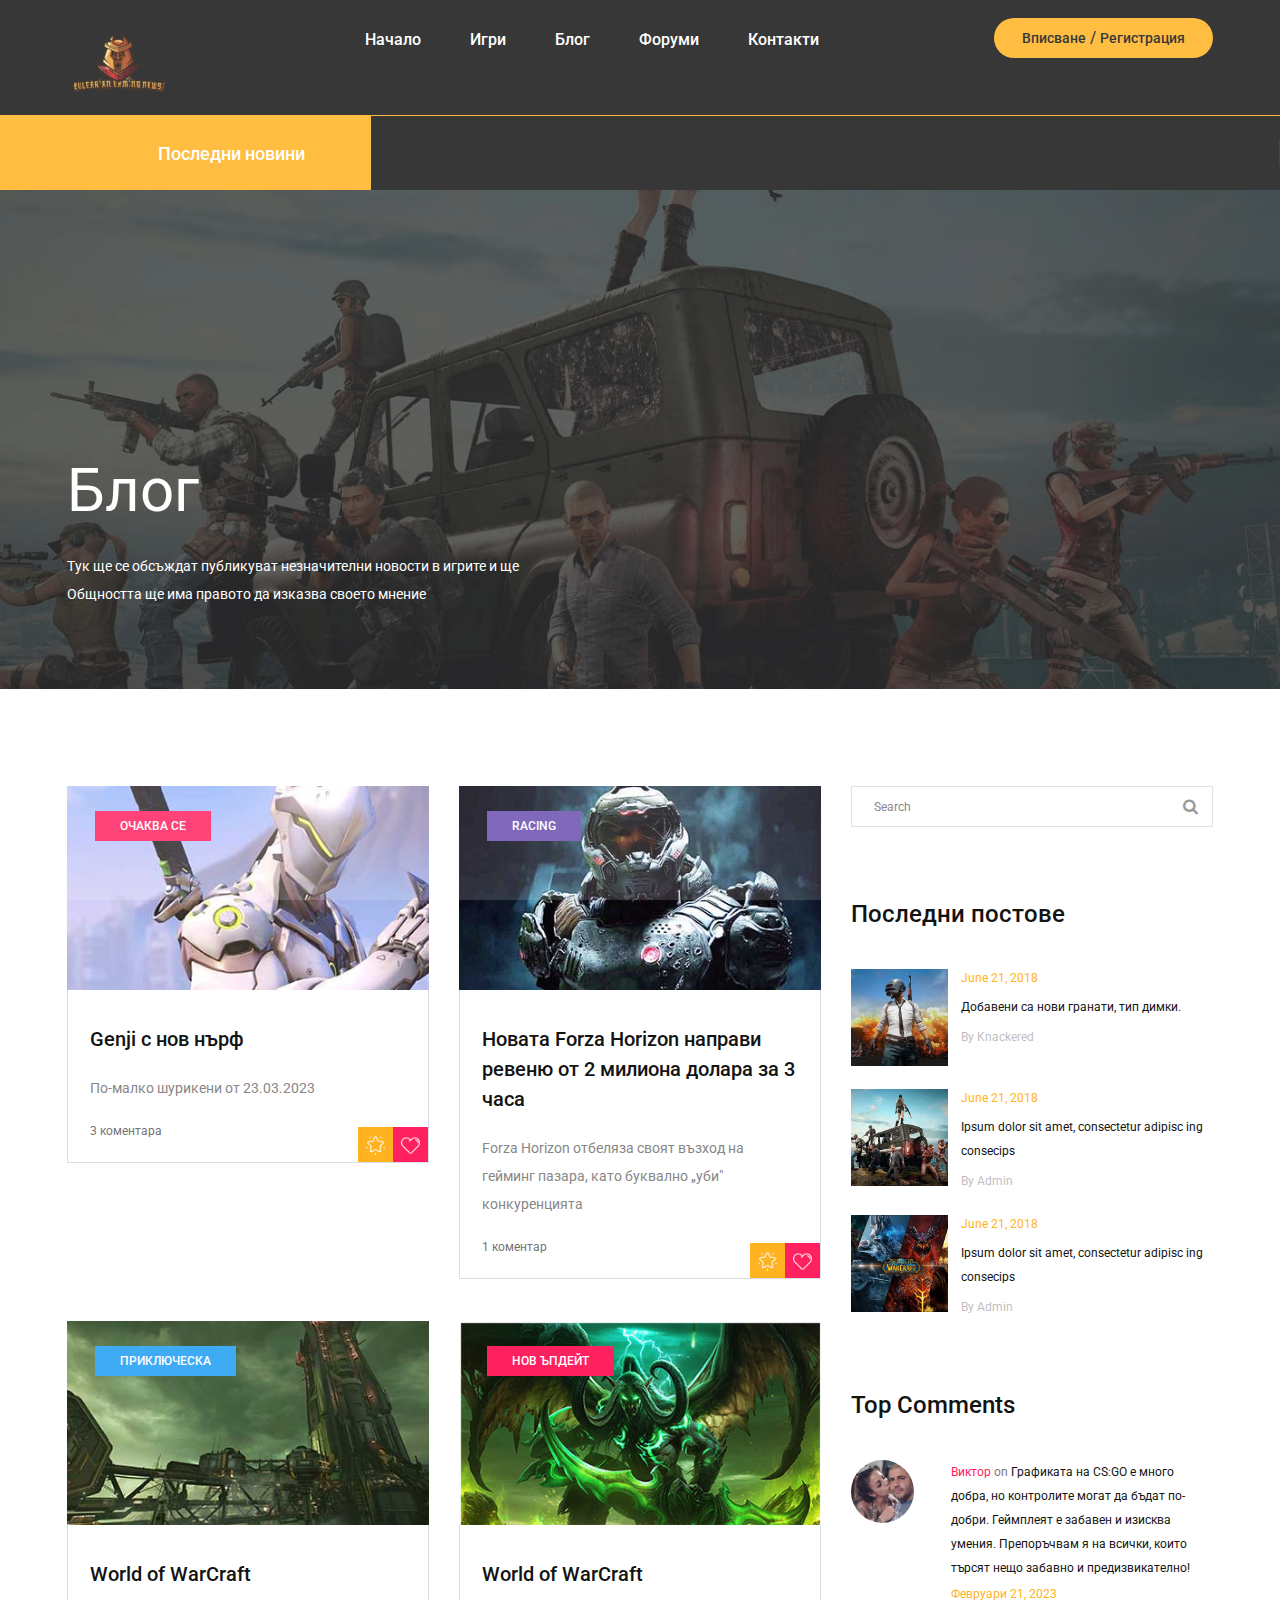
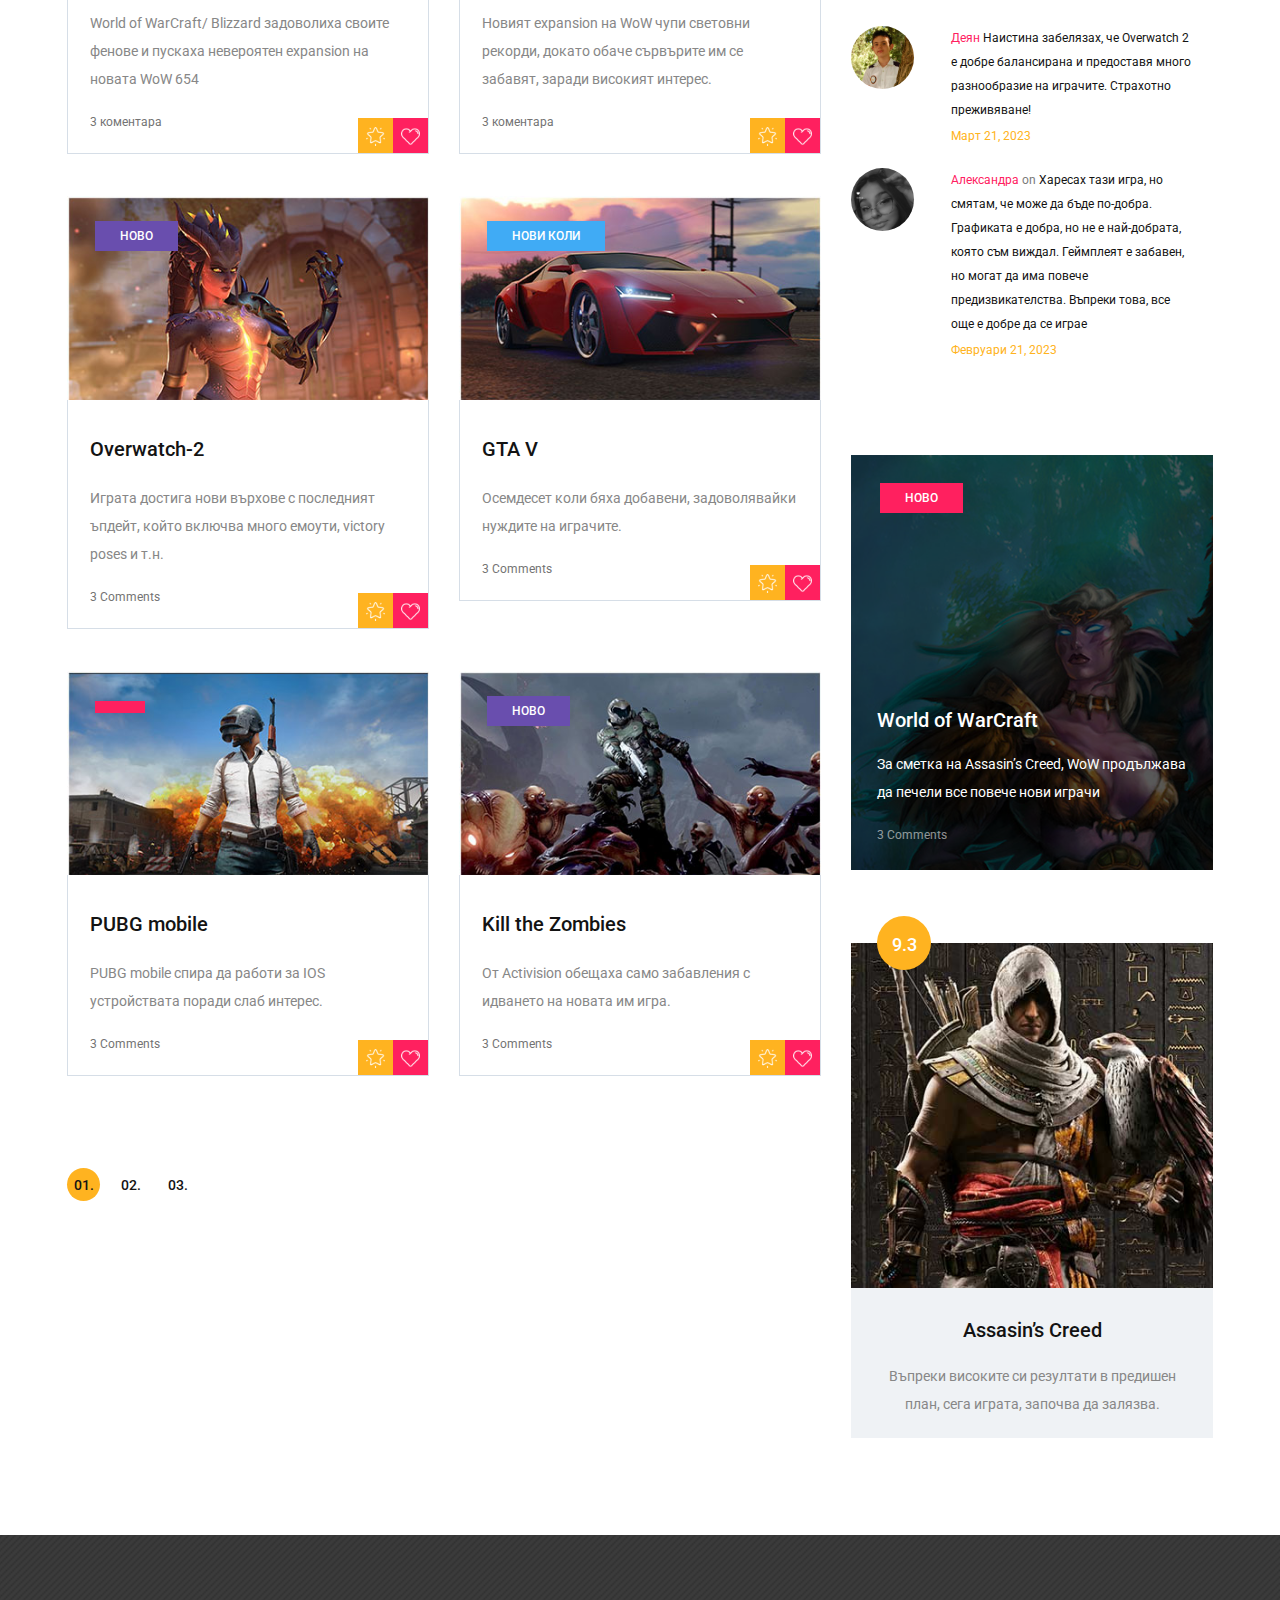
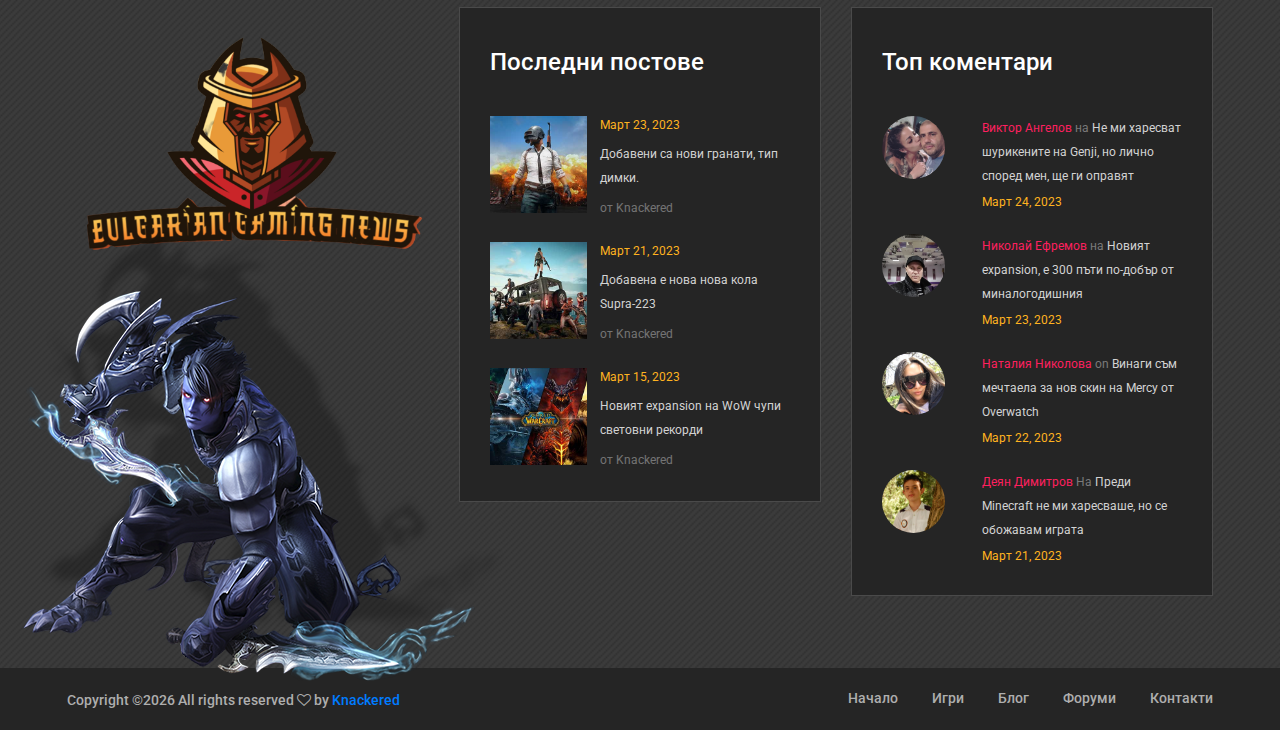
==== categories.html @ b215be2d "Add files via upload" ====
<!DOCTYPE html>
<html lang="zxx">
<head>
	<title>BG GAMING NEWS</title>
	<meta charset="UTF-8">
	<meta name="description" content="Game Warrior Template">
	<meta name="keywords" content="warrior, game, creative, html">
	<meta name="viewport" content="width=device-width, initial-scale=1.0">
	<!-- Favicon -->   
	<link href="img/favicon.png" rel="shortcut icon"/>

	<!-- Google Fonts -->
	<link href="https://fonts.googleapis.com/css?family=Roboto:400,400i,500,500i,700,700i" rel="stylesheet">

	<!-- Stylesheets -->
	<link rel="stylesheet" href="css/bootstrap.min.css"/>
	<link rel="stylesheet" href="css/font-awesome.min.css"/>
	<link rel="stylesheet" href="css/owl.carousel.css"/>
	<link rel="stylesheet" href="css/style.css"/>
	<link rel="stylesheet" href="css/animate.css"/>


	<!--[if lt IE 9]>
	  <script src="https://oss.maxcdn.com/html5shiv/3.7.2/html5shiv.min.js"></script>
	  <script src="https://oss.maxcdn.com/respond/1.4.2/respond.min.js"></script>
	<![endif]-->

</head>
<body>
	<!-- Page Preloder -->
	<div id="preloder">
		<div class="loader"></div>
	</div>

	<!-- Header section -->
	<header class="header-section">
		<div class="container">
			<!-- logo -->
			<a class="site-logo" href="index.html">
				<img src="img/logo.png" alt="">
			</a>
			<div class="user-panel">
				<a href="#">Вписване</a>  /  <a href="#">Регистрация</a>
			</div>
			<!-- responsive -->
			<div class="nav-switch">
				<i class="fa fa-bars"></i>
			</div>
			<!-- site menu -->
			<nav class="main-menu">
				<ul>
					<li><a href="index.html">Начало</a></li>
					<li><a href="review.html">Игри</a></li>
					<li><a href="categories.html">Блог</a></li>
					<li><a href="community.html">Форуми</a></li>
					<li><a href="contact.html">Контакти</a></li>
				</ul>
			</nav>
		</div>
	</header>
	<!-- Header section end -->


	<!-- Latest news section -->
	<div class="latest-news-section">
		<div class="ln-title">Последни новини</div>
		<div class="news-ticker">
			<div class="news-ticker-contant">
				<div class="nt-item"><span class="new">Game On:</span>Равенство между половете, игралната индустрия има километри да път, за да го постигне.</div>
				<div class="nt-item"><span class="strategy">Бъдещето на онлайн игрите:</span>Онлайн игралната индустрия продължава да процъфтява. </div>
				<div class="nt-item"><span class="racing">Последни новини:</span>Пристрастяването към онлайн игрите кара децата да напускат училище децата от училище. </div>
			</div>
		</div>
	</div>
	<!-- Header section end -->


	<!-- Page info section -->
	<section class="page-info-section set-bg" data-setbg="img/page-top-bg/1.jpg">
		<div class="pi-content">
			<div class="container">
				<div class="row">
					<div class="col-xl-5 col-lg-6 text-white">
						<h2>Блог</h2>
						<p>Тук ще се обсъждат публикуват незначителни новости в игрите и ще Общността ще има правото да изказва своето мнение</p>
					</div>
				</div>
			</div>
		</div>
	</section>
	<!-- Page info section -->


	<!-- Page section -->
	<section class="page-section recent-game-page spad">
		<div class="container">
			<div class="row">
				<div class="col-lg-8">
					<div class="row">
						<div class="col-md-6">
							<div class="recent-game-item">
								<div class="rgi-thumb set-bg" data-setbg="img/recent-game/1.jpg">
									<div class="cata new">Очаква се</div>
								</div>
								<div class="rgi-content">
									<h5>Genji с нов нърф</h5>
									<p>По-малко шурикени от 23.03.2023 </p>
									<a href="single-blog.html" class="comment">3 коментара</a>
									<div class="rgi-extra">
										<div class="rgi-star"><img src="img/icons/star.png" alt=""></div>
										<div class="rgi-heart"><img src="img/icons/heart.png" alt=""></div>
									</div>
								</div>
							</div>	
						</div>
						<div class="col-md-6">
							<div class="recent-game-item">
								<div class="rgi-thumb set-bg" data-setbg="img/recent-game/2.jpg">
									<div class="cata racing">racing</div>
								</div>
								<div class="rgi-content">
									<h5>Новата Forza Horizon направи ревеню от 2 милиона долара за 3 часа</h5>
									<p>Forza Horizon отбеляза своят възход на гейминг пазара, като буквално „уби" конкуренцията									</p>
									<a href="#" class="comment">1 коментар</a>
									<div class="rgi-extra">
										<div class="rgi-star"><img src="img/icons/star.png" alt=""></div>
										<div class="rgi-heart"><img src="img/icons/heart.png" alt=""></div>
									</div>
								</div>
							</div>	
						</div>
						<div class="col-md-6">
							<div class="recent-game-item">
								<div class="rgi-thumb set-bg" data-setbg="img/recent-game/3.jpg">
									<div class="cata adventure">ПРИКЛЮЧЕСКА</div>
								</div>
								<div class="rgi-content">
									<h5>World of WarCraft</h5>
									<p>World of WarCraft/ Blizzard задоволиха своите фенове и пускаха невероятен expansion на новата WoW 654									</p>
									<a href="#" class="comment">3 коментара</a>
									<div class="rgi-extra">
										<div class="rgi-star"><img src="img/icons/star.png" alt=""></div>
										<div class="rgi-heart"><img src="img/icons/heart.png" alt=""></div>
									</div>
								</div>
							</div>	
						</div>
						<div class="col-md-6">
							<div class="recent-game-item">
								<div class="rgi-thumb set-bg" data-setbg="img/recent-game/4.jpg">
									<div class="cata new">Нов ъпдейт</div>
								</div>
								<div class="rgi-content">
									<h5>World of WarCraft</h5>
									<p>Новият expansion на WoW чупи световни рекорди, докато обаче сървърите им се забавят, заради високият интерес.</p>
									<a href="#" class="comment">3 коментара</a>
									<div class="rgi-extra">
										<div class="rgi-star"><img src="img/icons/star.png" alt=""></div>
										<div class="rgi-heart"><img src="img/icons/heart.png" alt=""></div>
									</div>
								</div>
							</div>	
						</div>
						<div class="col-md-6">
							<div class="recent-game-item">
								<div class="rgi-thumb set-bg" data-setbg="img/recent-game/5.jpg">
									<div class="cata racing">Ново</div>
								</div>
								<div class="rgi-content">
									<h5>Overwatch-2</h5>
									<p>Играта достига нови върхове с последният ъпдейт, който включва много емоути, victory poses и т.н.</p>
									<a href="#" class="comment">3 Comments</a>
									<div class="rgi-extra">
										<div class="rgi-star"><img src="img/icons/star.png" alt=""></div>
										<div class="rgi-heart"><img src="img/icons/heart.png" alt=""></div>
									</div>
								</div>
							</div>	
						</div>
						<div class="col-md-6">
							<div class="recent-game-item">
								<div class="rgi-thumb set-bg" data-setbg="img/recent-game/6.jpg">
									<div class="cata adventure">Нови коли</div>
								</div>
								<div class="rgi-content">
									<h5>GTA V</h5>
									<p>Осемдесет коли бяха добавени, задоволявайки нуждите на играчите. </p>
									<a href="#" class="comment">3 Comments</a>
									<div class="rgi-extra">
										<div class="rgi-star"><img src="img/icons/star.png" alt=""></div>
										<div class="rgi-heart"><img src="img/icons/heart.png" alt=""></div>
									</div>
								</div>
							</div>	
						</div>
						<div class="col-md-6">
							<div class="recent-game-item">
								<div class="rgi-thumb set-bg" data-setbg="img/recent-game/7.jpg">
									<div class="cata new"></div>
								</div>
								<div class="rgi-content">
									<h5>PUBG mobile</h5>
									<p>PUBG mobile спира да работи за IOS устройствата поради слаб интерес. </p>
									<a href="#" class="comment">3 Comments</a>
									<div class="rgi-extra">
										<div class="rgi-star"><img src="img/icons/star.png" alt=""></div>
										<div class="rgi-heart"><img src="img/icons/heart.png" alt=""></div>
									</div>
								</div>
							</div>	
						</div>
						<div class="col-md-6">
							<div class="recent-game-item">
								<div class="rgi-thumb set-bg" data-setbg="img/recent-game/8.jpg">
									<div class="cata racing">Ново</div>
								</div>
								<div class="rgi-content">
									<h5>Kill the Zombies </h5>
									<p>От Activision обещаха само забавления с идването на новата им игра.</p>
									<a href="#" class="comment">3 Comments</a>
									<div class="rgi-extra">
										<div class="rgi-star"><img src="img/icons/star.png" alt=""></div>
										<div class="rgi-heart"><img src="img/icons/heart.png" alt=""></div>
									</div>
								</div>
							</div>	
						</div>
					</div>
					<div class="site-pagination">
						<span class="active">01.</span>
						<a href="#">02.</a>
						<a href="#">03.</a>
					</div>
				</div>
				<!-- sidebar -->
				<div class="col-lg-4 col-md-7 sidebar pt-5 pt-lg-0">
					<!-- widget -->
					<div class="widget-item">
						<form class="search-widget">
							<input type="text" placeholder="Search">
							<button><i class="fa fa-search"></i></button>
						</form>
					</div>
					<!-- widget -->
					<div class="widget-item">
						<h4 class="widget-title">Последни постове</h4>
						<div class="latest-blog">
							<div class="lb-item">
								<div class="lb-thumb set-bg" data-setbg="img/latest-blog/1.jpg"></div>
								<div class="lb-content">
									<div class="lb-date">June 21, 2018</div>
									<p>Добавени са нови гранати, тип димки.									</p>
									<a href="#" class="lb-author">By Knackered</a>
								</div>
							</div>
							<div class="lb-item">
								<div class="lb-thumb set-bg" data-setbg="img/latest-blog/2.jpg"></div>
								<div class="lb-content">
									<div class="lb-date">June 21, 2018</div>
									<p>Ipsum dolor sit amet, consectetur adipisc ing consecips</p>
									<a href="#" class="lb-author">By Admin</a>
								</div>
							</div>
							<div class="lb-item">
								<div class="lb-thumb set-bg" data-setbg="img/latest-blog/3.jpg"></div>
								<div class="lb-content">
									<div class="lb-date">June 21, 2018</div>
									<p>Ipsum dolor sit amet, consectetur adipisc ing consecips</p>
									<a href="#" class="lb-author">By Admin</a>
								</div>
							</div>
						</div>
					</div>
					<!-- widget -->
					<div class="widget-item">
						<h4 class="widget-title">Top Comments</h4>
						<div class="top-comment">
							<div class="tc-item">
								<div class="tc-thumb set-bg" data-setbg="img/authors/1.jpg"></div>
								<div class="tc-content">
									<p><a href="#">Виктор</a> <span>on</span>  Графиката на CS:GO е много добра, но контролите могат да бъдат по-добри. Геймплеят е забавен и изисква умения. Препоръчвам я на всички, които търсят нещо забавно и предизвикателно!</p>
									<div class="tc-date">Февруари 21, 2023</div>
								</div>
							</div>
							<div class="tc-item">
								<div class="tc-thumb set-bg" data-setbg="img/authors/4.jpg"></div>
								<div class="tc-content">
									<p><a href="#">Деян</a> <span></span>Наистина забелязах, че Overwatch 2 е добре балансирана и предоставя много разнообразие на играчите. Страхотно преживяване!</p>
									<div class="tc-date">Март 21, 2023</div>
								</div>
							</div>
							<div class="tc-item">
								<div class="tc-thumb set-bg" data-setbg="img/authors/5.jpg"></div>
								<div class="tc-content">
									<p><a href="#">Александра</a> <span>on</span> Харесах тази игра, но смятам, че може да бъде по-добра. Графиката е добра, но не е най-добрата, която съм виждал. Геймплеят е забавен, но могат да има повече предизвикателства. Въпреки това, все още е добре да се играе</p>
									<div class="tc-date">Февруари 21, 2023</div>
								</div>
							</div>
						</div>
					</div>
					<!-- widget -->
					<div class="widget-item">
						<div class="feature-item set-bg" data-setbg="img/features/1.jpg">
							<span class="cata new">НОВО</span>
							<div class="fi-content text-white">
								<h5><a href="#">World of WarCraft</a></h5>
								<p>За сметка на Assasin’s Creed, WoW продължава да печели все повече нови играчи </p>
								<a href="#" class="fi-comment">3 Comments</a>
							</div>
						</div>
					</div>
					<!-- widget -->
					<div class="widget-item">
						<div class="review-item">
							<div class="review-cover set-bg" data-setbg="img/review/1.jpg">
								<div class="score yellow">9.3</div>
							</div>
							<div class="review-text">
								<h5>Assasin’s Creed</h5>
								<p>Въпреки високите си резултати в предишен план, сега играта, започва да залязва.

								</p>
							</div>
						</div>
					</div>
				</div>
			</div>
		</div>
	</section>
	<!-- Page section end -->


	<!-- Footer top section -->
	<section class="footer-top-section">
		<div class="container">
			<div class="footer-top-bg">
				<img src="img/footer-top-bg.png" alt="">
			</div>
			<div class="row">
				<div class="col-lg-4">
					<div class="footer-logo text-white">
						<img src="img/footer-logo.png" alt="">
						<p></p>
					</div>
				</div>
				<div class="col-lg-4 col-md-6">
					<div class="footer-widget mb-5 mb-md-0">
						<h4 class="fw-title">Последни постове</h4>
						<div class="latest-blog">
							<div class="lb-item">
								<div class="lb-thumb set-bg" data-setbg="img/latest-blog/1.jpg"></div>
								<div class="lb-content">
									<div class="lb-date">Март 23, 2023</div>
									<p>Добавени са нови гранати, тип димки.</p>
									<a href="#" class="lb-author">от Knackered</a>
								</div>
							</div>
							<div class="lb-item">
								<div class="lb-thumb set-bg" data-setbg="img/latest-blog/2.jpg"></div>
								<div class="lb-content">
									<div class="lb-date">Март 21, 2023</div>
									<p>Добавена е нова нова кола Supra-223</p>
									<a href="#" class="lb-author">от Knackered</a>
								</div>
							</div>
							<div class="lb-item">
								<div class="lb-thumb set-bg" data-setbg="img/latest-blog/3.jpg"></div>
								<div class="lb-content">
									<div class="lb-date">Март 15, 2023</div>
									<p>Новият expansion на WoW чупи световни рекорди </p>
									<a href="#" class="lb-author">от Knackered</a>
								</div>
							</div>
						</div>
					</div>
				</div>
				<div class="col-lg-4 col-md-6">
					<div class="footer-widget">
						<h4 class="fw-title">Топ коментари</h4>
						<div class="top-comment">
							<div class="tc-item">
								<div class="tc-thumb set-bg" data-setbg="img/authors/1.jpg"></div>
								<div class="tc-content">
									<p><a href="#">Виктор Ангелов</a> <span>на</span> Не ми харесват шурикените на Genji, но лично според мен, ще ги оправят</p>
									<div class="tc-date">Март 24, 2023</div>
								</div>
							</div>
							<div class="tc-item">
								<div class="tc-thumb set-bg" data-setbg="img/authors/2.jpg"></div>
								<div class="tc-content">
									<p><a href="#">Николай Ефремов</a> <span>на</span>  Новият expansion, е 300 пъти по-добър от миналогодишния</p>
									<div class="tc-date">Март 23, 2023</div>
								</div>
							</div>
							<div class="tc-item">
								<div class="tc-thumb set-bg" data-setbg="img/authors/3.jpg"></div>
								<div class="tc-content">
									<p><a href="#">Наталия Николова</a> <span>on</span>  Винаги съм мечтаела за нов скин на Mercy от Overwatch</p>
									<div class="tc-date">Март 22, 2023</div>
								</div>
							</div>
							<div class="tc-item">
								<div class="tc-thumb set-bg" data-setbg="img/authors/4.jpg"></div>
								<div class="tc-content">
									<p><a href="#">Деян Димитров</a> <span>На</span>  Преди Minecraft не ми харесваше, но се обожавам играта</p>
									<div class="tc-date">Март 21, 2023</div>
								</div>
							</div>
						</div>
					</div>
				</div>
			</div>
		</div>
	</section>
	<!-- Footer top section end -->

	
	<!-- Footer section -->
	<footer class="footer-section">
		<div class="container">
			<ul class="footer-menu">
				<li><a href="index.html">Начало</a></li>
				<li><a href="review.html">Игри</a></li>
				<li><a href="categories.html">Блог</a></li>
				<li><a href="community.html">Форуми</a></li>
				<li><a href="contact.html">Контакти</a></li>
			</ul>
			<p class="copyright"><!-- Link back to Colorlib can't be removed. Template is licensed under CC BY 3.0. -->
				Copyright &copy;<script>document.write(new Date().getFullYear());</script> All rights reserved <i class="fa fa-heart-o" aria-hidden="true"></i> by <a href="https://www.youtube.com/channel/UCTxoOJAvFdz1-nm6ER3FMxg" target="_blank">Knackered</a><!-- Link back to Colorlib can't be removed. Template is licensed under CC BY 3.0. -->
</p>
		</div>
	</footer>
	<!-- Footer section end -->


	<!--====== Javascripts & Jquery ======-->
	<script src="js/jquery-3.2.1.min.js"></script>
	<script src="js/bootstrap.min.js"></script>
	<script src="js/owl.carousel.min.js"></script>
	<script src="js/jquery.marquee.min.js"></script>
	<script src="js/main.js"></script>
    </body>
</html>
---- css/style.css ----
/* =================================
------------------------------------
  Game Warrior Template
  Version: 1.0
 ------------------------------------ 
 ====================================*/

/*---------------------------*/
/* Template default CSS
/*---------------------------*/

html,
body {
	height: 100%;
	font-family: 'Roboto', sans-serif;
	-webkit-font-smoothing: antialiased;
	font-smoothing: antialiased;
}

h1,
h2,
h3,
h4,
h5,
h6 {
	margin: 0;
	font-weight: 500;
	color: #131313;
}

h1 {
	font-size: 70px;
}

h2 {
	font-size: 36px;
}

h3 {
	font-size: 30px;
}

h4 {
	font-size: 24px;
}

h5 {
	font-size: 20px;
}

h6 {
	font-size: 16px;
}

p {
	font-size: 14px;
	color: #878787;
	line-height: 2;
}

img {
	max-width: 100%;
}

input:focus,
select:focus,
button:focus,
textarea:focus {
	outline: none;
}

a:hover,
a:focus {
	text-decoration: none;
	outline: none;
}

ul,
ol {
	padding: 0;
	margin: 0;
}

/*---------------------
  Helper CSS
-----------------------*/

.section-title {
	text-align: center;
	margin-bottom: 75px;
}

.section-title h2 {
	padding-top: 10px;
	font-size: 36px;
}

.set-bg {
	background-repeat: no-repeat;
	background-size: cover;
	background-position: top center;
}

.spad {
	padding-top: 97px;
	padding-bottom: 97px;
}

.text-white h1,
.text-white h2,
.text-white h3,
.text-white h4,
.text-white h5,
.text-white h6,
.text-white p,
.text-white span,
.text-white li,
.text-white a {
	color: #fff;
}

.rating i {
	color: #fbb710;
}

.rating .is-fade {
	color: #e0e3e4;
}

/*---------------------
  Commom elements
-----------------------*/

/* buttons */
.site-btn {
	display: inline-block;
	text-align: center;
	font-size: 15px;
	color: #131313;
	padding: 16px 30px;
	min-width: 153px;
	border-radius: 50px;
	font-weight: 500;
	border: none;
	background: #ffb320;
	cursor: pointer;
}

.site-btn.btn-sm {
	padding: 10px 30px;
	min-width: 163px;
}

.site-btn:hover {
	color: #131313;
}

.cata {
	display: inline-block;
	text-transform: uppercase;
	font-size: 12px;
	font-weight: 500;
	color: #fff;
	padding: 6px 25px;
}

.cata.new {
	background: #ff205f;
}

.cata.strategy {
	background: #4eae60;
}

.cata.racing {
	background: #694eae;
}

.cata.adventure {
	background: #40abf5;
}

/* Preloder */
#preloder {
	position: fixed;
	width: 100%;
	height: 100%;
	top: 0;
	left: 0;
	z-index: 999999;
	background: #fff;
}

.loader {
	width: 40px;
	height: 40px;
	position: absolute;
	top: 50%;
	left: 50%;
	margin-top: -13px;
	margin-left: -13px;
	border-radius: 60px;
	animation: loader 0.8s linear infinite;
	-webkit-animation: loader 0.8s linear infinite;
}

@keyframes loader {
	0% {
		-webkit-transform: rotate(0deg);
		transform: rotate(0deg);
		border: 4px solid #f44336;
		border-left-color: transparent;
	}
	50% {
		-webkit-transform: rotate(180deg);
		transform: rotate(180deg);
		border: 4px solid #673ab7;
		border-left-color: transparent;
	}
	100% {
		-webkit-transform: rotate(360deg);
		transform: rotate(360deg);
		border: 4px solid #f44336;
		border-left-color: transparent;
	}
}

@-webkit-keyframes loader {
	0% {
		-webkit-transform: rotate(0deg);
		border: 4px solid #f44336;
		border-left-color: transparent;
	}
	50% {
		-webkit-transform: rotate(180deg);
		border: 4px solid #673ab7;
		border-left-color: transparent;
	}
	100% {
		-webkit-transform: rotate(360deg);
		border: 4px solid #f44336;
		border-left-color: transparent;
	}
}

/*------------------
  Header section
---------------------*/

.header-section {
	background: #131313;
	clear: both;
	overflow: hidden;
	padding: 18px 0;
	border-bottom: 1px solid #ffb320;
}

.site-logo {
	display: inline-block;
	float: left;
	padding-top: 6px;
}

.user-panel {
	float: right;
	font-weight: 500;
	background: #ffb320;
	padding: 8px 28px;
	border-radius: 30px;
}

.user-panel a {
	font-size: 14px;
	color: #131313;
}

.main-menu {
	float: right;
	margin-right: 170px;
}

.main-menu ul {
	list-style: none;
}

.main-menu ul li {
	display: inline;
}

.main-menu ul li a {
	display: inline-block;
	font-size: 16px;
	color: #fff;
	margin-left: 35px;
	font-weight: 500;
	padding: 10px 5px;
}

.main-menu ul li a:hover {
	color: #ffb320;
}

.header-btn {
	float: right;
	margin-right: 0;
}

.nav-switch {
	display: none;
}

/*------------------
  Hero Section
---------------------*/

.hero-slider .hs-item {
	height: 865px;
	display: table;
	width: 100%;
}

.hero-slider .hs-text {
	display: table-cell;
	vertical-align: middle;
}

.hero-slider .hs-text h2 {
	color: #fff;
	font-weight: 400;
	font-size: 60px;
	margin-bottom: 30px;
	position: relative;
	top: -80px;
	opacity: 0;
}

.hero-slider .hs-text h2 span {
	color: #ffb320;
}

.hero-slider .hs-text p {
	color: #fff;
	margin-bottom: 30px;
	position: relative;
	position: relative;
	top: -90px;
	opacity: 0;
}

.hero-slider .hs-text .site-btn {
	position: relative;
	top: -100px;
	opacity: 0;
}

.hero-slider .owl-item.active .hs-item h2,
.hero-slider .owl-item.active .hs-item p,
.hero-slider .owl-item.active .hs-item .site-btn {
	top: 0;
	opacity: 1;
}

.hero-slider .owl-item.active .hs-item h2 {
	-webkit-transition: all 0.5s ease 1s;
	-o-transition: all 0.5s ease 1s;
	transition: all 0.5s ease 1s;
}

.hero-slider .owl-item.active .hs-item p {
	-webkit-transition: all 0.5s ease 0.8s;
	-o-transition: all 0.5s ease 0.8s;
	transition: all 0.5s ease 0.8s;
}

.hero-slider .owl-item.active .hs-item .site-btn {
	-webkit-transition: all 0.5s ease 0.6s;
	-o-transition: all 0.5s ease 0.6s;
	transition: all 0.5s ease 0.6s;
}

.hero-slider .owl-dots {
	position: relative;
	max-width: 1146px;
	margin: -33px auto 0;
	top: -67px;
	z-index: 5;
}

.hero-slider .owl-dots .owl-dot {
	display: inline-block;
	margin-right: 13px;
	width: 33px;
	height: 33px;
	font-size: 14px;
	font-weight: 500;
	text-align: center;
	padding-top: 7px;
	border-radius: 40px;
	background: #dbe2ec;
}

.hero-slider .owl-dots .owl-dot.active {
	background: #ffb320;
}

/*---------------------
  Latest News section
-----------------------*/

.latest-news-section {
	overflow: hidden;
	display: block;
	clear: both;
	background: #131313;
	padding: 24px 0;
	position: relative;
}

.ln-title {
	position: absolute;
	height: 100%;
	width: 29%;
	left: 0;
	top: 0;
	text-align: right;
	padding-top: 24px;
	padding-right: 66px;
	font-size: 18px;
	font-weight: 500;
	color: #fff;
	background: #ffb320;
	z-index: 1;
}

.news-ticker {
	width: 71%;
	float: right;
	overflow: hidden;
	display: inline-block;
}

.news-ticker-contant .nt-item {
	margin-right: 35px;
	color: #fff;
	display: inline-block;
}

.news-ticker-contant .nt-item span {
	margin-right: 35px;
	display: inline-block;
	text-transform: uppercase;
	font-size: 12px;
	font-weight: 500;
	color: #fff;
	padding: 4px 20px;
}

.news-ticker-contant .nt-item span.new {
	background: #ff205f;
}

.news-ticker-contant .nt-item span.strategy {
	background: #4eae60;
}

.news-ticker-contant .nt-item span.racing {
	background: #694eae;
}

/*------------------
  Feature Section
---------------------*/

.feature-item {
	height: 415px;
	position: relative;
}

.feature-item:after {
	position: absolute;
	content: "";
	width: 100%;
	height: 100%;
	left: 0;
	top: 0;
	background: #000;
	opacity: .65;
}

.feature-item .cata {
	position: relative;
	margin-top: 28px;
	margin-left: 29px;
	z-index: 3;
}

.feature-item .fi-content {
	position: absolute;
	width: 100%;
	left: 0;
	bottom: 0;
	padding: 0 26px 24px;
	z-index: 2;
}

.feature-item .fi-content h5 {
	margin-bottom: 18px;
}

.feature-item .fi-content .fi-comment {
	font-size: 12px;
	opacity: .54;
}

/*----------------------
  Recent Game Section
------------------------*/

.recent-game-section {
	background-color: #eef2f6;
	border-top: 1px solid #d6dee7;
	border-bottom: 1px solid #d6dee7;
}

.recent-game-item .rgi-thumb {
	height: 204px;
	padding: 25px 28px;
}

.recent-game-item .rgi-content {
	padding: 34px 22px 20px;
	background: #fff;
	border: 1px solid #d6dee7;
	border-top: none;
	position: relative;
}

.recent-game-item .rgi-content h5 {
	margin-bottom: 20px;
	line-height: 1.5;
}

.recent-game-item .rgi-content .comment {
	font-size: 12px;
	color: #737373;
}

.recent-game-item .rgi-extra {
	position: absolute;
	right: 0;
	bottom: 0;
	width: 70px;
}

.recent-game-item .rgi-extra .rgi-star,
.recent-game-item .rgi-extra .rgi-heart {
	height: 35px;
	width: 35px;
	float: left;
	display: block;
	padding: 6px 8px 0;
}

.recent-game-item .rgi-extra .rgi-star {
	background: #ffb320;
}

.recent-game-item .rgi-extra .rgi-heart {
	background: #ff205f;
}

/*----------------------
  Tournaments Section
------------------------*/

.tournaments-section {
	background-image: url("../img/pattern.png");
	background-repeat: repeat;
}

.tournament-title {
	display: inline-block;
	padding: 7px 25px;
	font-size: 12px;
	font-weight: 500;
	color: #fff;
	text-transform: uppercase;
	background: #fb6e10;
}

.tournament-item {
	background: #252525;
}

.tournament-item .ti-notic {
	display: inline-block;
	padding: 8px 21px;
	font-size: 12px;
	font-weight: 700;
	color: #131313;
	text-transform: uppercase;
	background: #ffb320;
}

.tournament-item .ti-content {
	padding: 38px 24px;
	overflow: hidden;
}

.tournament-item .ti-thumb {
	width: 168px;
	height: 178px;
	float: left;
}

.tournament-item .ti-text {
	padding-left: 195px;
}

.tournament-item .ti-text h4 {
	color: #ffb320;
	margin-bottom: 20px;
}

.tournament-item .ti-text ul {
	list-style: none;
	margin-bottom: 20px;
}

.tournament-item .ti-text ul li {
	color: #fff;
	font-size: 12px;
	margin-bottom: 6px;
}

.tournament-item .ti-text ul li span {
	color: #9a9a9a;
}

.tournament-item .ti-text p {
	font-size: 12px;
	margin-bottom: 0;
}

.tournament-item .ti-text p span {
	font-weight: 500;
	color: #ffb320;
}

/*----------------------
  Review Section
------------------------*/

.review-section {
	background-position: right top;
}

.review-item .review-cover {
	position: relative;
	margin-bottom: 30px;
	height: 345px;
}

.review-item .review-cover .score {
	position: absolute;
	width: 54px;
	height: 54px;
	top: -27px;
	left: 26px;
	padding-top: 15px;
	font-size: 18px;
	font-weight: 500;
	color: #fff;
	text-align: center;
	border-radius: 50%;
	z-index: 1;
}

.review-item .review-cover .score.yellow {
	background: #ffb320;
}

.review-item .review-cover .score.purple {
	background: #694eae;
}

.review-item .review-cover .score.pink {
	background: #ff20ae;
}

.review-item .review-cover .score.green {
	background: #4eae60;
}

.review-item .review-text {
	text-align: center;
}

.review-item .review-text h5 {
	margin-bottom: 20px;
}

.review-item .review-text p {
	margin-bottom: 0;
}

.review-item .rating {
	margin-bottom: 20px;
}

.review-item .rating i {
	font-size: 12px;
}

/*----------------------
  Footer top Section
------------------------*/

.footer-top-section {
	background-image: url("../img/pattern.png");
	background-repeat: repeat;
	padding: 72px 0;
}

.footer-top-section .container {
	position: relative;
}

.footer-top-bg {
	position: absolute;
	left: -30px;
	bottom: -85px;
	z-index: 2;
}

.footer-logo img {
	margin-bottom: 35px;
}

.footer-widget {
	padding: 40px 30px 7px;
	background: #252525;
	border: 1px solid #4a4a4a;
}

.footer-widget .fw-title {
	color: #fff;
	margin-bottom: 40px;
}

.latest-blog .lb-item {
	margin-bottom: 23px;
	overflow: hidden;
}

.latest-blog .lb-item .lb-thumb {
	width: 97px;
	height: 97px;
	float: left;
}

.latest-blog .lb-item .lb-content {
	padding-left: 110px;
}

.latest-blog .lb-item .lb-content .lb-date {
	font-size: 12px;
	color: #ffb320;
	margin-bottom: 8px;
}

.latest-blog .lb-item .lb-content p {
	font-size: 12px;
	margin-bottom: 5px;
	color: #d3d3d3;
}

.latest-blog .lb-item .lb-content .lb-author {
	font-size: 12px;
	color: #d3d3d3;
	opacity: 0.45;
}

.top-comment {
	overflow: hidden;
}

.top-comment .tc-item {
	margin-bottom: 23px;
	overflow: hidden;
}

.top-comment .tc-item .tc-thumb {
	width: 63px;
	height: 63px;
	border-radius: 50%;
	float: left;
}

.top-comment .tc-item .tc-content {
	padding-left: 100px;
}

.top-comment .tc-item .tc-content p {
	font-size: 12px;
	color: #d3d3d3;
	margin-bottom: 5px;
}

.top-comment .tc-item .tc-content p a {
	color: #ff205f;
}

.top-comment .tc-item .tc-content p span {
	color: #7a7a7a;
}

.top-comment .tc-item .tc-content .tc-date {
	font-size: 12px;
	color: #ffb320;
}

/*----------------------
  Footer Section
------------------------*/

.footer-section {
	padding: 18px 0 16px;
	overflow: hidden;
	background: #252525;
}

.footer-menu {
	list-style: none;
	float: right;
}

.footer-menu li {
	display: inline;
}

.footer-menu li a {
	display: inline-block;
	font-size: 14px;
	font-weight: 500;
	color: #aeaeae;
	margin-left: 30px;
}

.copyright {
	float: left;
	margin-bottom: 0;
	font-weight: 500;
	color: #aeaeae;
}

/*------------------
  Other Pages
--------------------
====================*/

.page-info-section {
	height: 499px;
	position: relative;
}

.page-info-section .pi-content {
	position: absolute;
	width: 100%;
	bottom: 65px;
	left: 0;
	z-index: 2;
}

.page-info-section .pi-content h2 {
	font-size: 60px;
	margin-bottom: 25px;
	font-weight: 400;
}

.site-pagination {
	padding-top: 50px;
}

.site-pagination a,
.site-pagination span {
	width: 33px;
	height: 33px;
	font-size: 14px;
	font-weight: 500;
	padding-top: 7px;
	text-align: center;
	display: inline-block;
	border-radius: 50%;
	color: #131313;
	margin-right: 10px;
}

.site-pagination .active {
	background: #ffb320;
}

.site-pagination.sp-style-2 a,
.site-pagination.sp-style-2 span {
	background: #e5e5e5;
}

.site-pagination.sp-style-2 .active {
	background: #ffb320;
}

.widget-item {
	margin-bottom: 73px;
}

.widget-item:last-child {
	margin-bottom: 0;
}

.widget-item .widget-title {
	margin-bottom: 40px;
}

.widget-item .latest-blog .lb-item .lb-content p,
.widget-item .top-comment .tc-item .tc-content p {
	color: #131313;
}

.widget-item .latest-blog .lb-item .lb-content .lb-author {
	color: #737373;
}

.widget-item .top-comment .tc-item .tc-content {
	padding-right: 20px;
}

.widget-item .review-item {
	background: #eff2f5;
}

.widget-item .review-item .review-text {
	padding: 0 35px 20px;
}

.search-widget {
	position: relative;
}

.search-widget input {
	width: 100%;
	height: 41px;
	border: 1px solid #d6dee7;
	padding-left: 22px;
	padding-right: 45px;
	font-size: 12px;
}

.search-widget button {
	position: absolute;
	right: 0;
	top: 0;
	height: 100%;
	background: none;
	border: none;
	padding-right: 15px;
	color: #878787;
	cursor: pointer;
}

/*-----------------
  Categories page
--------------------*/

.recent-game-page .recent-game-item {
	margin-bottom: 42px;
}

/*-----------------
  Single blog page
--------------------*/

.single-blog-page .blog-thumb {
	height: 424px;
	padding-top: 24px;
	padding-left: 29px;
	margin-bottom: 40px;
	position: relative;
}

.single-blog-page .blog-thumb .rgi-extra {
	position: absolute;
	right: 0;
	bottom: 0;
	width: 70px;
}

.single-blog-page .blog-thumb .rgi-extra .rgi-star,
.single-blog-page .blog-thumb .rgi-extra .rgi-heart {
	height: 35px;
	width: 35px;
	float: left;
	display: block;
	padding: 6px 8px 0;
}

.single-blog-page .blog-thumb .rgi-extra .rgi-star {
	background: #ffb320;
}

.single-blog-page .blog-thumb .rgi-extra .rgi-heart {
	background: #ff205f;
}

.single-blog-page .blog-content h3 {
	margin-bottom: 10px;
}

.single-blog-page .blog-content .meta-comment {
	display: block;
	font-size: 12px;
	color: #737373;
	margin-bottom: 25px;
}

.single-blog-page .blog-content p {
	margin-bottom: 25px;
}

.comment-warp {
	padding-top: 50px;
}

.comment-title {
	margin-bottom: 45px;
}

.comment-list {
	list-style: none;
}

.comment-list li {
	margin-bottom: 40px;
	overflow: hidden;
}

.comment-list .comment .comment-avator {
	width: 63px;
	height: 63px;
	border-radius: 50%;
	float: left;
}

.comment-list .comment .comment-content {
	padding-left: 100px;
}

.comment-list .comment .comment-content h5 {
	font-size: 12px;
	color: #131313;
	font-weight: 400;
	margin-bottom: 10px;
}

.comment-list .comment .comment-content h5 span {
	color: #ffb320;
	padding-left: 18px;
}

.comment-list .comment .comment-content p {
	font-size: 12px;
	margin-bottom: 5px;
}

.comment-list .comment .comment-content .reply {
	font-size: 12px;
	color: #ff1d55;
}

.comment-form-warp {
	padding-top: 30px;
}

.comment-form input[type=text],
.comment-form input[type=email],
.comment-form textarea {
	width: 100%;
	height: 41px;
	border: 1px solid #d6dee7;
	padding-left: 22px;
	padding-right: 45px;
	font-size: 12px;
	margin-bottom: 24px;
}

.comment-form textarea {
	height: 243px;
	padding-top: 15px;
	padding-bottom: 15px;
	margin-bottom: 38px;
}

/*-----------------
  Review page
--------------------*/

.review-page .review-item {
	margin-bottom: 63px;
}

.review-page .review-item .review-text h4 {
	margin-bottom: 10px;
}

.review-dark .review-item .review-text p {
	color: #b5b5b5;
}

.review-section.review-dark {
	background-position: center top;
}

/*-----------------
  Community page
--------------------*/

.community-page .site-pagination {
	padding-top: 62px;
}

.community-warp {
	max-width: 1367px;
	margin: 0 auto;
	background: rgba(0, 0, 0, 0.28);
}

.community-post-list {
	list-style: none;
}

.community-post-list li {
	padding: 33px 55px 65px;
	margin-bottom: 21px;
	overflow: hidden;
	border: 1px solid #878787;
	background: #1f2225;
}

.community-post-list .community-post .author-avator {
	width: 63px;
	height: 63px;
	border-radius: 50%;
	float: left;
}

.community-post-list .community-post .post-content {
	padding-left: 100px;
}

.community-post-list .community-post .post-content h5 {
	font-size: 16px;
	color: #ff205f;
	font-weight: 400;
	margin-bottom: 10px;
}

.community-post-list .community-post .post-content h5 span {
	color: #7a7a7a;
	padding-left: 18px;
}

.community-post-list .community-post .post-content p {
	color: #fff;
	margin-bottom: 5px;
}

.community-post-list .community-post .post-content .post-date {
	font-size: 12px;
	color: #ffb320;
	margin-bottom: 18px;
}

.community-post-list .attachment-file {
	padding-top: 60px;
	max-width: 435px;
}

.community-top-title {
	margin-bottom: 50px;
}

.community-filter {
	margin-bottom: 80px;
}

.community-filter label {
	font-size: 18px;
	color: #1f2225;
	font-weight: 500;
	padding-right: 10px;
}

.community-filter select {
	width: 201px;
	height: 42px;
	font-size: 14px;
	padding: 0 18px;
	color: #1f2225;
	font-weight: 500;
}

/*-----------------
  Contact page
--------------------*/

.map {
	height: 515px;
	background: #ddd;
	margin-bottom: 90px;
}

.contact-info-list {
	padding-top: 55px;
	padding-bottom: 20px;
	list-style: none;
}

.contact-info-list li {
	margin-bottom: 30px;
}

.contact-info-list .cf-left {
	width: 95px;
	float: left;
	font-size: 16px;
	font-weight: 700;
	color: #ffb320;
}

.contact-info-list .cf-right {
	color: #878787;
	font-size: 15px;
	padding-left: 100px;
}

.social-links a {
	color: #474747;
	font-size: 16px;
	margin-left: 10px;
	margin-right: 20px;
}

/*------------------
  Responsive
---------------------*/

@media (min-width: 1200px) {
	.container {
		max-width: 1176px;
	}
}

/* Medium screen : 992px. */

@media only screen and (min-width: 992px) and (max-width: 1199px) {
	.main-menu {
		margin-right: 90px;
	}
	.hero-slider .owl-dots {
		max-width: 930px;
	}
	.review-section {
		background-position: right 10% top;
	}
	.review-item .review-cover {
		height: 280px;
	}
	.latest-blog .lb-item .lb-thumb {
		width: 55px;
		height: 55px;
	}
	.latest-blog .lb-item .lb-content {
		padding-left: 67px;
	}
	.top-comment .tc-item .tc-content {
		padding-left: 95px;
	}
	.footer-top-bg {
		max-width: 370px;
	}
	.page-info-section .pi-content h2 {
		font-size: 50px;
	}
}

/* Tablet :768px. */

@media only screen and (min-width: 768px) and (max-width: 991px) {
	.site-logo {
		max-width: 130px;
	}
	.main-menu {
		margin-right: 25px;
	}
	.main-menu ul li a {
		margin-left: 15px;
	}
	.user-panel {
		padding: 8px 15px;
	}
	.hero-slider .hs-text h2 {
		font-size: 50px;
	}
	.hero-slider .owl-dots {
		max-width: 690px;
	}
	.recent-game-item {
		margin-bottom: 42px;
	}
	.tournament-item .ti-thumb {
		width: 100%;
		height: 230px;
		float: none;
	}
	.tournament-item .ti-text {
		padding-left: 0;
		padding-top: 20px;
	}
	.review-section {
		background-position: left top;
	}
	.review-item {
		margin-bottom: 63px;
	}
	.footer-logo {
		margin-bottom: 50px;
	}
	.latest-blog .lb-item .lb-thumb {
		width: 80px;
		height: 80px;
	}
	.latest-blog .lb-item .lb-content {
		padding-left: 95px;
	}
	.footer-top-bg {
		display: none;
	}
}

/* Large Mobile :480px. */

@media only screen and (max-width: 767px) {
	.header-section {
		overflow: visible;
		padding: 23px 0;
	}
	.header-section .container {
		position: relative;
	}
	.site-logo {
		float: none;
		padding-top: 0;
	}
	.main-menu {
		display: none;
		position: absolute;
		top: calc(100% + 24px);
		left: 0;
		width: 100%;
		background: #ffffff;
		z-index: 999;
	}
	.main-menu ul li {
		display: block;
		border-bottom: 1px solid #ececec;
	}
	.main-menu ul li a {
		margin-left: 0;
		color: #131313;
		padding: 13px 26px;
	}
	.nav-switch {
		color: #fff;
		display: block;
		float: right;
		cursor: pointer;
		font-size: 25px;
	}
	.user-panel {
		display: none;
	}
	.hero-slider .hs-item {
		height: 700px;
	}
	.hero-slider .hs-text h2 {
		font-size: 36px;
	}
	.hero-slider .owl-dots {
		max-width: 510px;
	}
	.ln-title {
		padding-right: 30px;
	}
	.feature-item {
		margin-bottom: 30px;
	}
	.recent-game-item {
		margin-bottom: 42px;
	}
	.review-section {
		background-position: left top;
	}
	.review-item {
		margin-bottom: 63px;
	}
	.footer-logo {
		margin-bottom: 50px;
	}
	.footer-top-bg {
		display: none;
	}
	.footer-section {
		padding: 30px 0 20px;
		text-align: center;
	}
	.footer-menu li:first-child a {
		margin-left: 0;
	}
	.footer-menu,
	.copyright {
		float: none;
	}
	.copyright {
		padding-top: 15px;
	}
	.community-post-list li {
		padding: 30px 25px 30px;
	}
	.page-info-section .pi-content h2 {
		font-size: 50px;
	}
}

/* Medium Mobile :480px. */

@media only screen and (max-width: 576px) {
	.hero-slider .owl-dots {
		padding: 0 15px;
	}
	.feature-section {
		padding-left: 15px;
		padding-right: 15px;
	}
	.community-post-list .community-post .author-avator {
		float: none;
	}
	.community-post-list .community-post .post-content {
		padding-left: 0;
		padding-top: 30px;
	}
}

/* Small Mobile :320px. */

@media only screen and (max-width: 479px) {
	.hero-slider .hs-item {
		height: auto;
		padding: 150px 0;
	}
	.ln-title {
		display: none;
	}
	.news-ticker {
		width: 100%;
	}
	.tournament-item .ti-thumb {
		width: 100%;
		height: 230px;
		float: none;
	}
	.tournament-item .ti-text {
		padding-left: 0;
		padding-top: 20px;
	}
	.latest-blog .lb-item .lb-thumb {
		width: 55px;
		height: 55px;
	}
	.latest-blog .lb-item .lb-content {
		padding-left: 67px;
	}
	.top-comment .tc-item .tc-content {
		padding-left: 85px;
	}
	.site-btn {
		padding: 11px 30px;
		min-width: 145px;
	}
	.comment-list .comment .comment-avator {
		float: none;
	}
	.comment-list .comment .comment-content {
		padding-left: 0;
		padding-top: 20px;
	}
	.footer-widget {
		padding: 40px 15px 7px;
	}
	.page-info-section .pi-content h2 {
		font-size: 40px;
	}
}
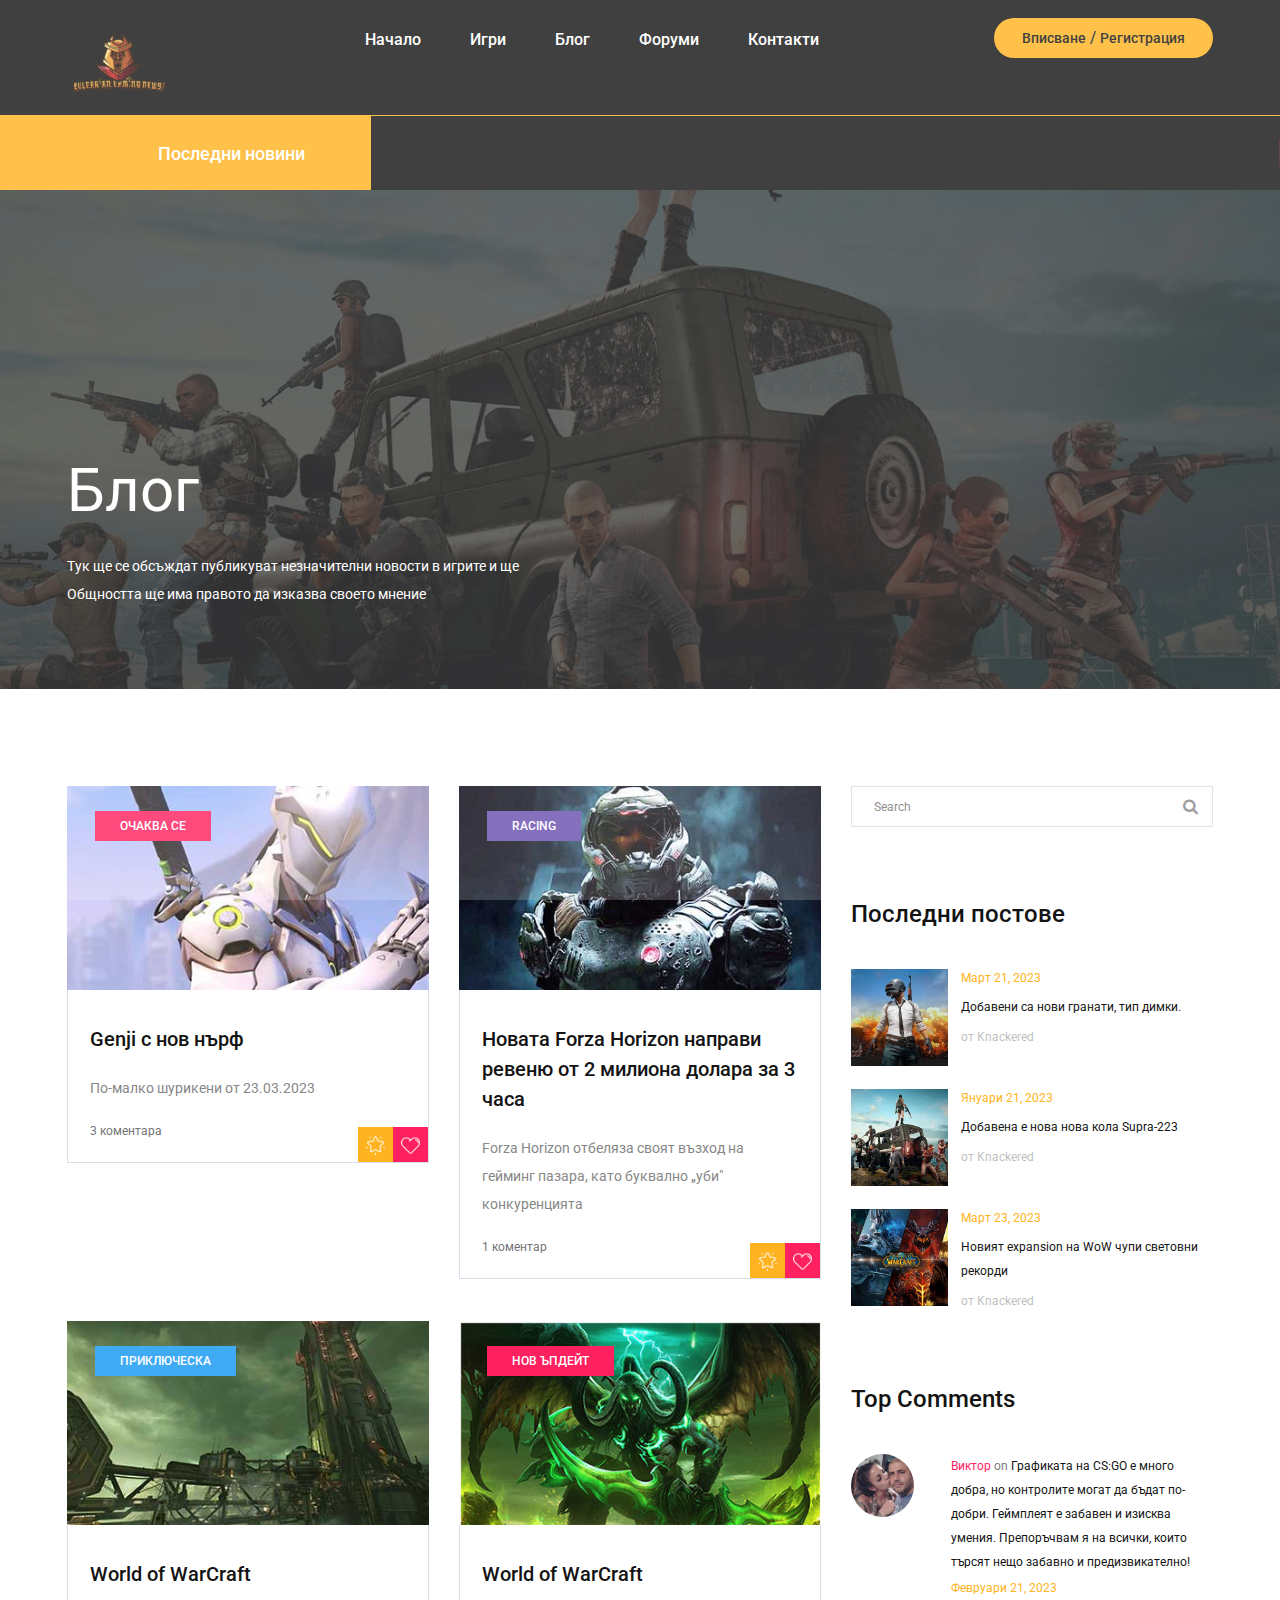
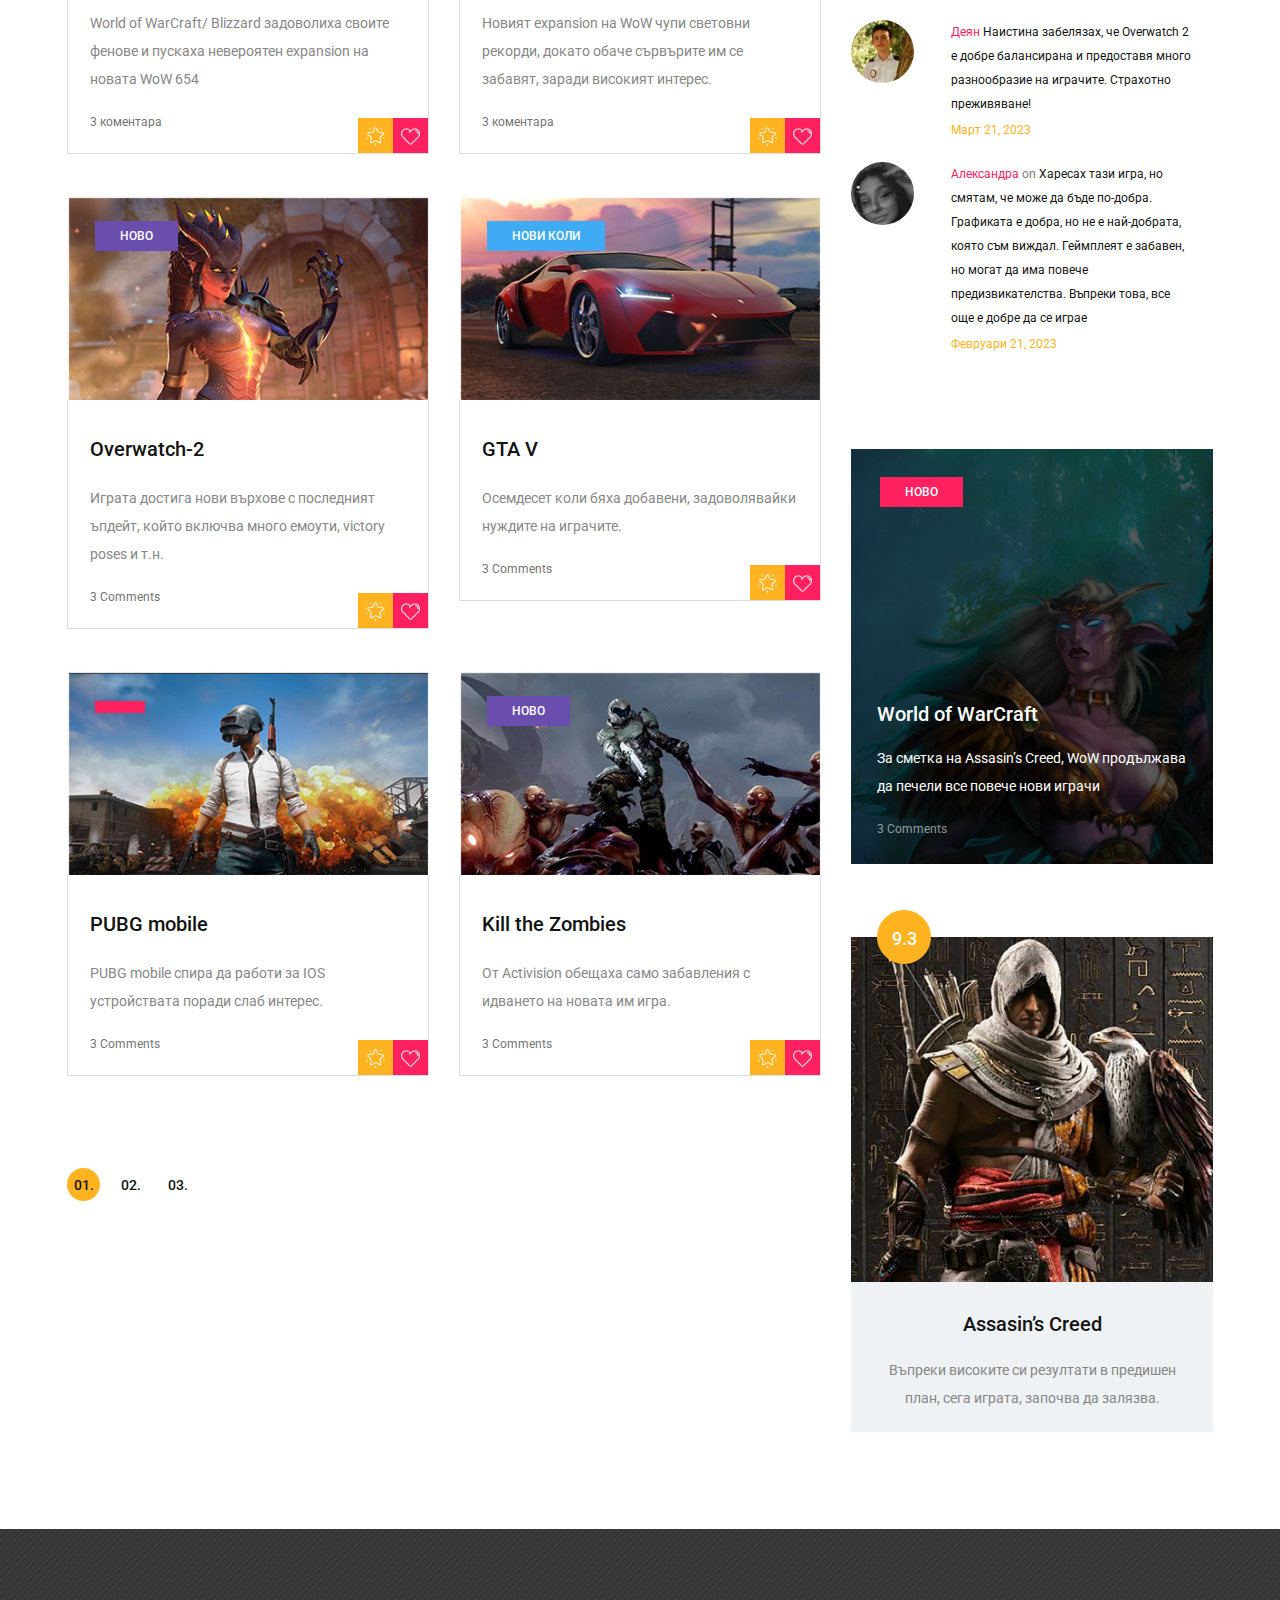
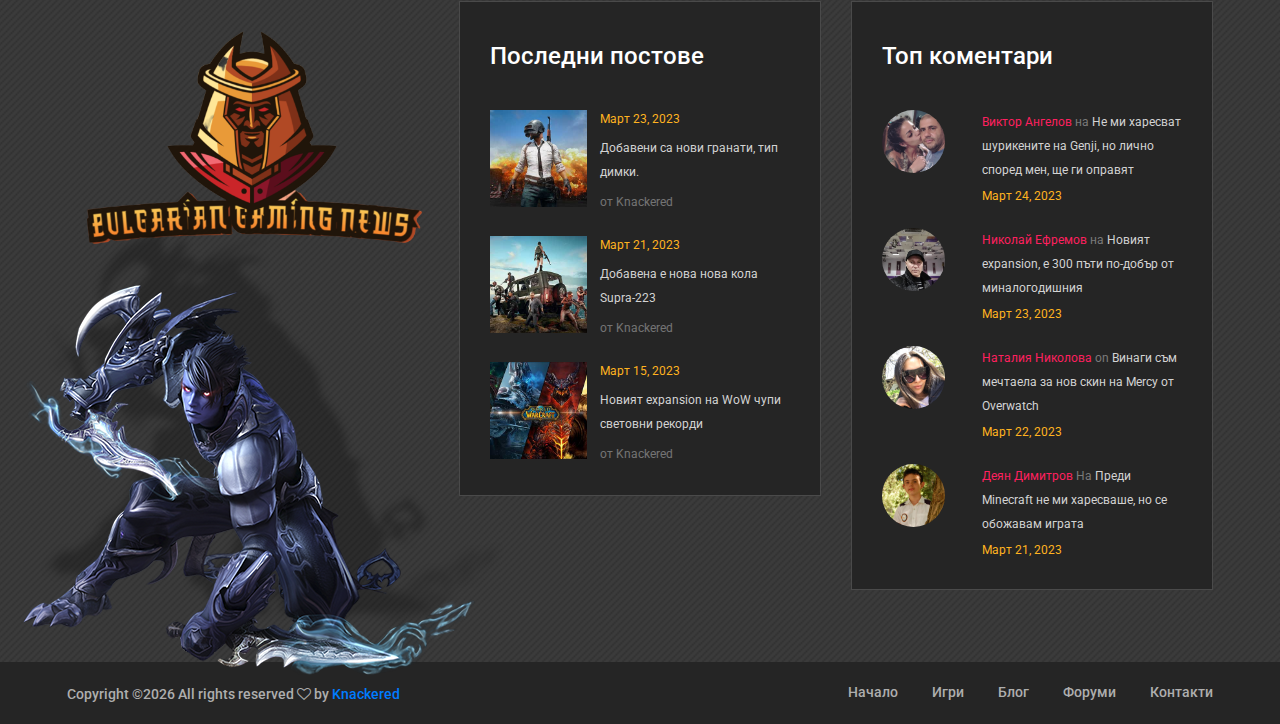
==== commit d9836a8f: "Update categories.html" ====
--- a/categories.html
+++ b/categories.html
@@ -3,7 +3,7 @@
 <head>
 	<title>BG GAMING NEWS</title>
 	<meta charset="UTF-8">
-	<meta name="description" content="Game Warrior Template">
+	<meta name="description" content="Bulgarian Gaming NEWS">
 	<meta name="keywords" content="warrior, game, creative, html">
 	<meta name="viewport" content="width=device-width, initial-scale=1.0">
 	<!-- Favicon -->   
@@ -248,25 +248,25 @@
 							<div class="lb-item">
 								<div class="lb-thumb set-bg" data-setbg="img/latest-blog/1.jpg"></div>
 								<div class="lb-content">
-									<div class="lb-date">June 21, 2018</div>
+									<div class="lb-date">Март 21, 2023</div>
 									<p>Добавени са нови гранати, тип димки.									</p>
-									<a href="#" class="lb-author">By Knackered</a>
+									<a href="#" class="lb-author">от Knackered</a>
 								</div>
 							</div>
 							<div class="lb-item">
 								<div class="lb-thumb set-bg" data-setbg="img/latest-blog/2.jpg"></div>
 								<div class="lb-content">
-									<div class="lb-date">June 21, 2018</div>
-									<p>Ipsum dolor sit amet, consectetur adipisc ing consecips</p>
-									<a href="#" class="lb-author">By Admin</a>
+									<div class="lb-date">Януари 21, 2023</div>
+									<p>Добавена е нова нова кола Supra-223</p>
+									<a href="#" class="lb-author">от Knackered</a>
 								</div>
 							</div>
 							<div class="lb-item">
 								<div class="lb-thumb set-bg" data-setbg="img/latest-blog/3.jpg"></div>
 								<div class="lb-content">
-									<div class="lb-date">June 21, 2018</div>
-									<p>Ipsum dolor sit amet, consectetur adipisc ing consecips</p>
-									<a href="#" class="lb-author">By Admin</a>
+									<div class="lb-date">Март 23, 2023</div>
+									<p>Новият expansion на WoW чупи световни рекорди</p>
+									<a href="#" class="lb-author">от Knackered</a>
 								</div>
 							</div>
 						</div>
@@ -440,4 +440,4 @@
 	<script src="js/jquery.marquee.min.js"></script>
 	<script src="js/main.js"></script>
     </body>
-</html>+</html>
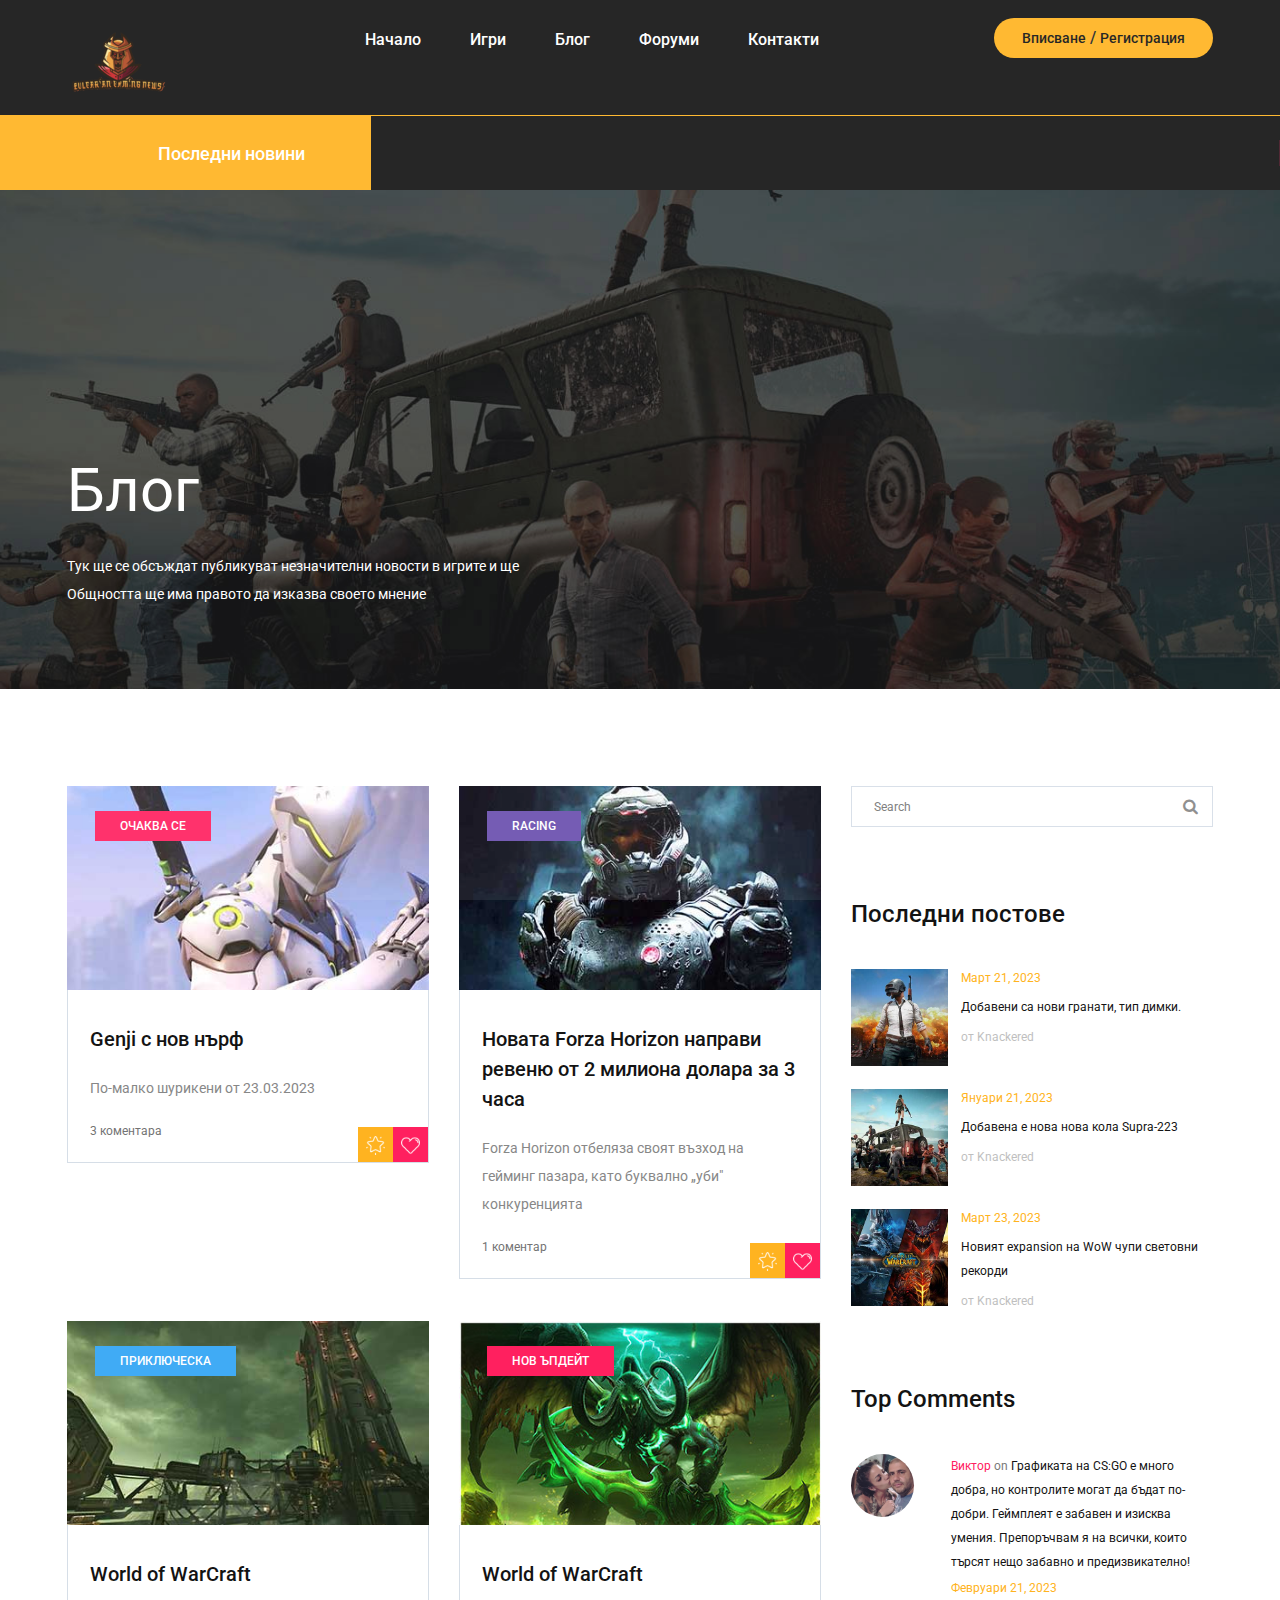
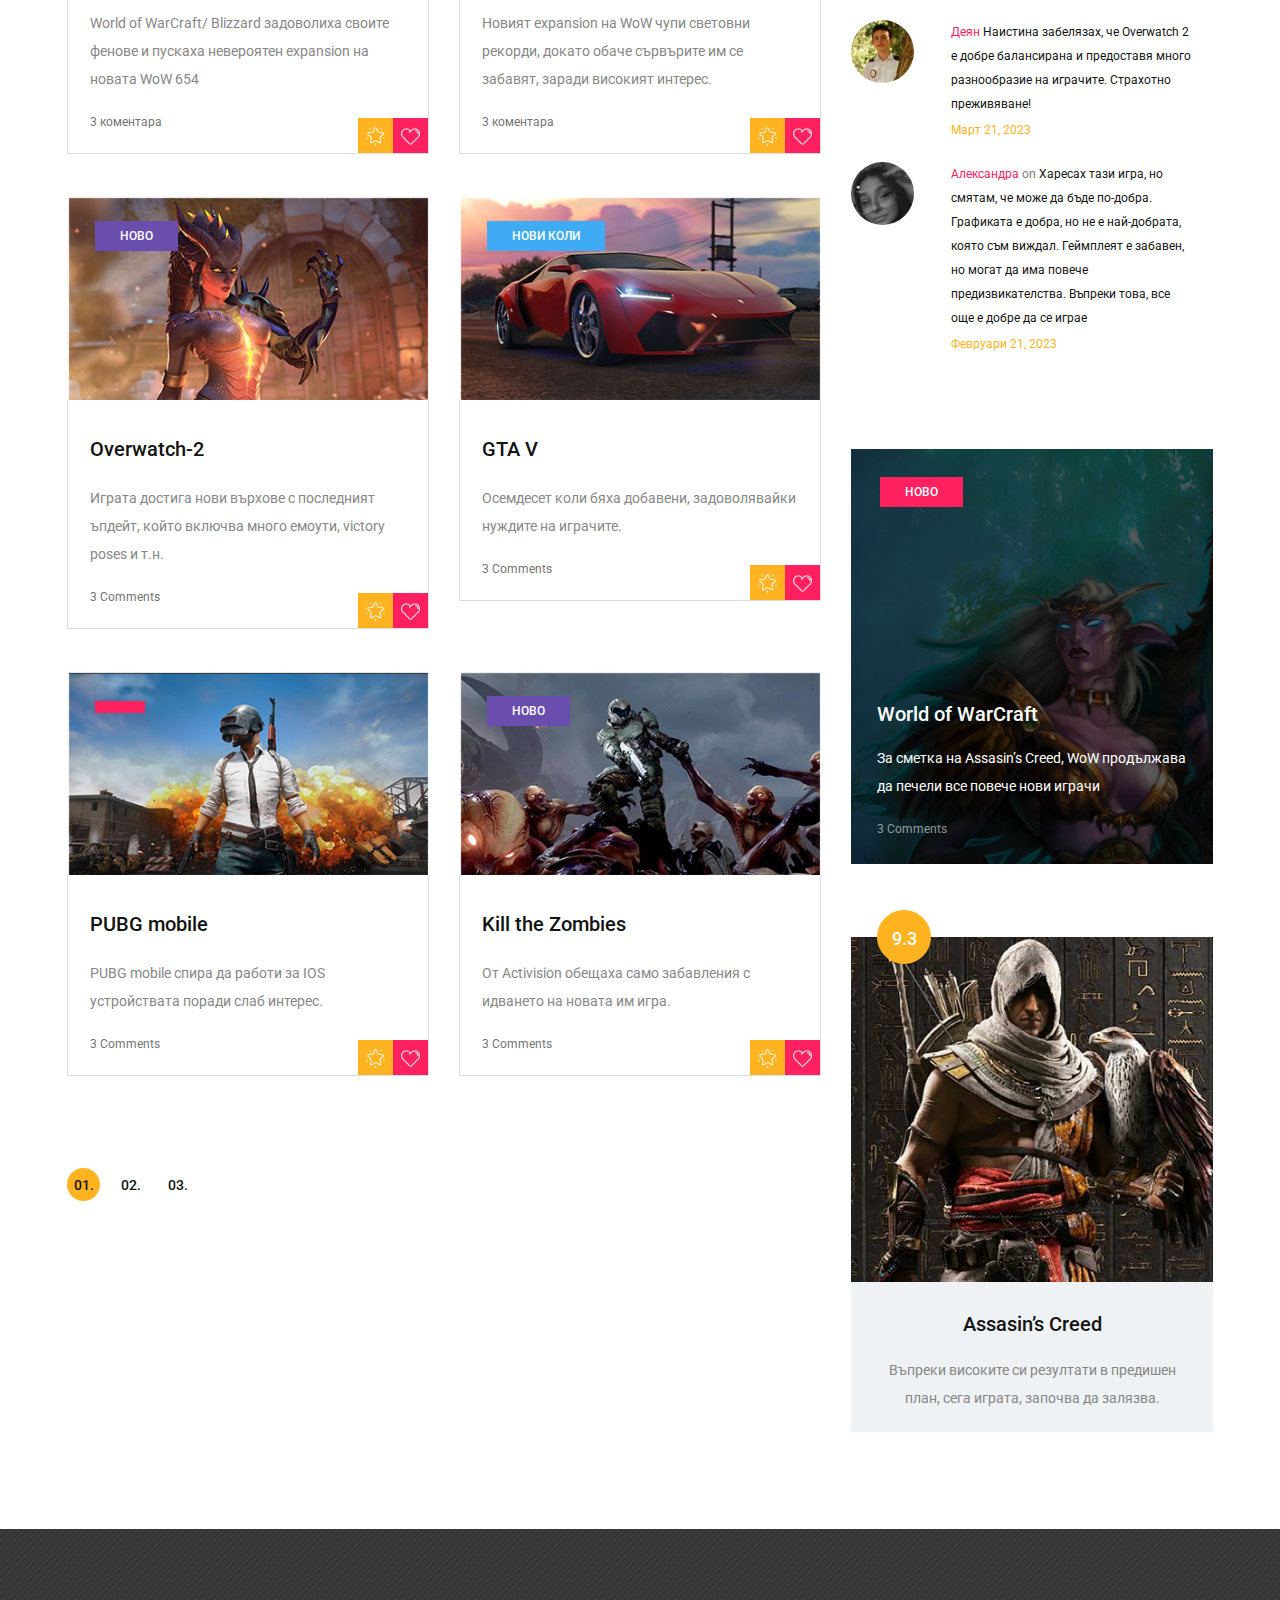
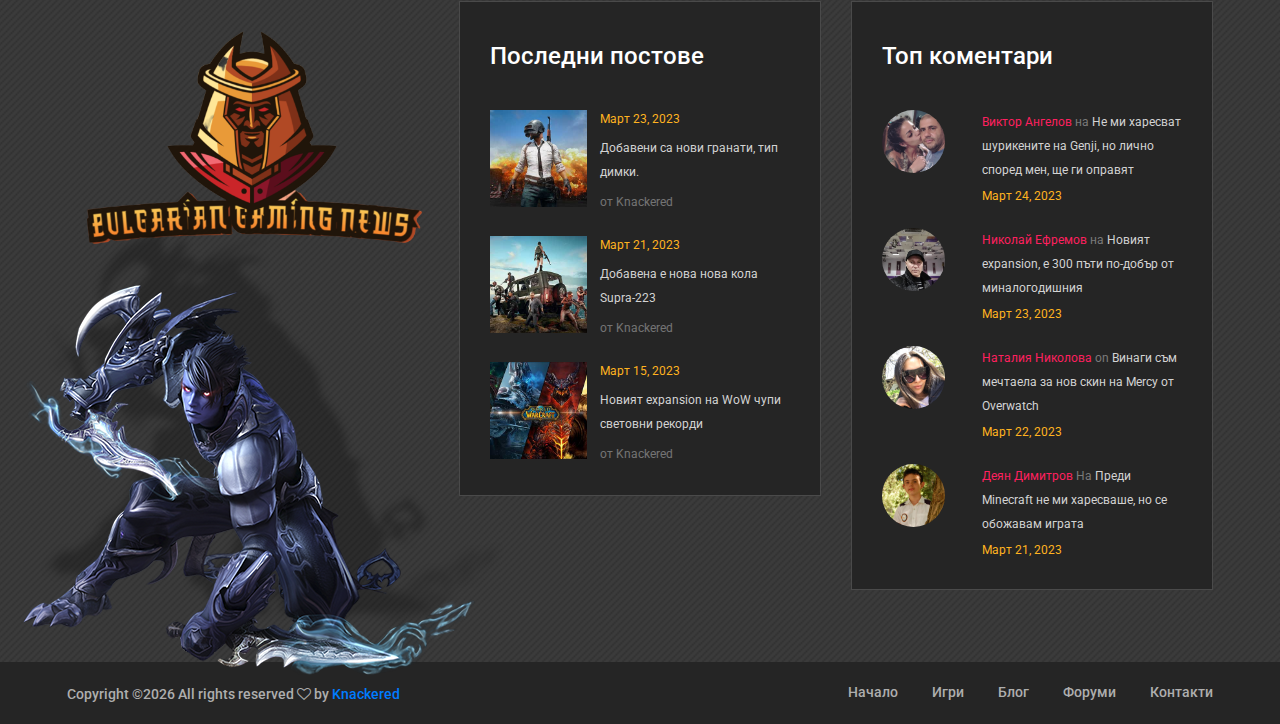
==== commit f8e47d5c: "Update categories.html" ====
--- a/categories.html
+++ b/categories.html
@@ -26,6 +26,17 @@
 	<![endif]-->
 
 </head>
+<script type="text/javascript">
+var Tawk_API=Tawk_API||{}, Tawk_LoadStart=new Date();
+(function(){
+var s1=document.createElement("script"),s0=document.getElementsByTagName("script")[0];
+s1.async=true;
+s1.src='https://embed.tawk.to/64186ee04247f20fefe6f582/1grvn27hd';
+s1.charset='UTF-8';
+s1.setAttribute('crossorigin','*');
+s0.parentNode.insertBefore(s1,s0);
+})();
+</script>
 <body>
 	<!-- Page Preloder -->
 	<div id="preloder">
